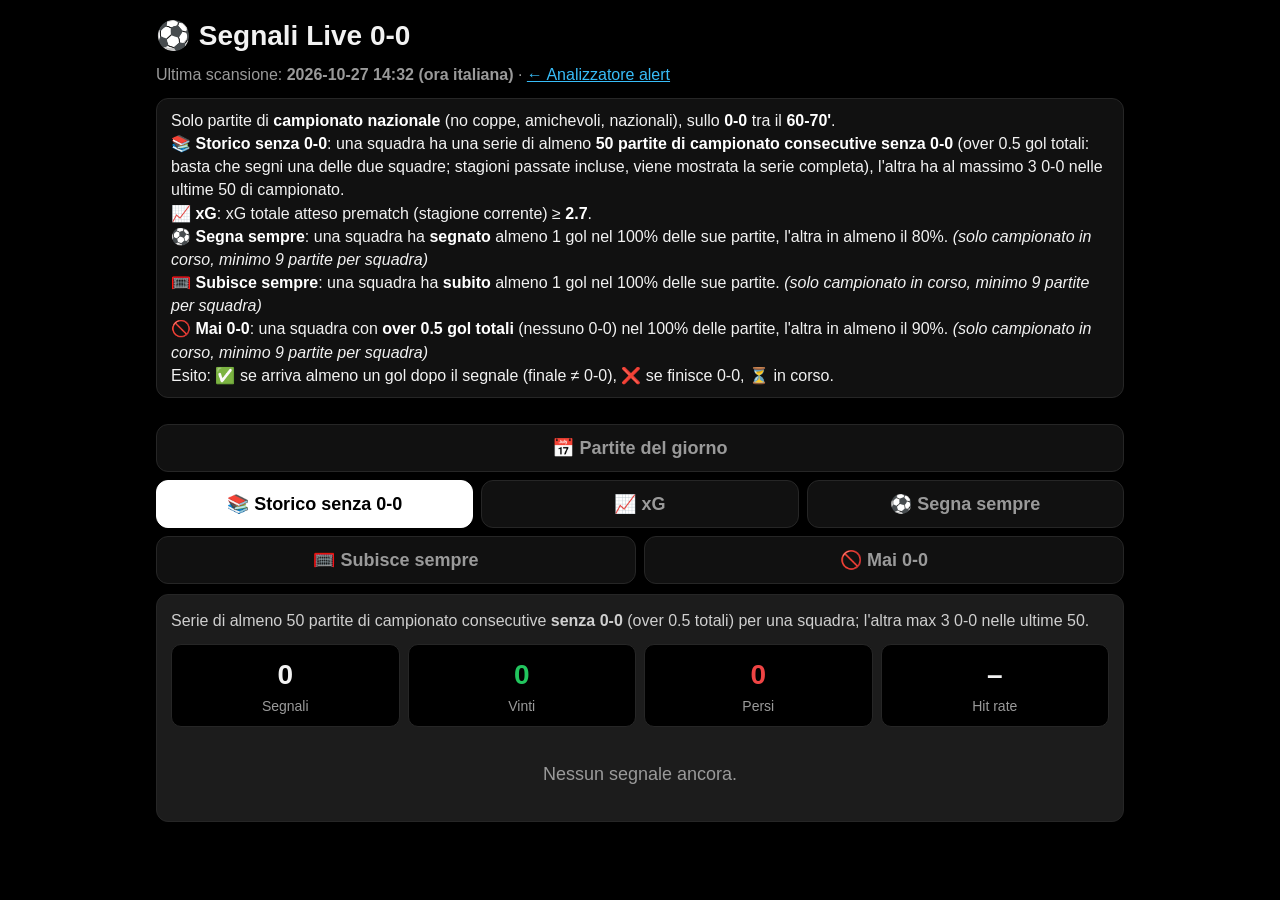
==== live/index.html @ dbb5253b "Partite del giorno: lista giornaliera candidati Co-authored-by: edbass1 <edbass1@users.noreply.githu" ====
<!DOCTYPE html>
<html lang="it">
<head>
<meta charset="utf-8">
<meta name="viewport" content="width=device-width, initial-scale=1">
<title>Segnali Live – Storico gol & xG</title>
<style>
  :root{--bg:#000;--card:#111;--line:#262626;--txt:#f2f2f2;--mut:#9a9a9a;--ok:#22c55e;--ko:#ef4444;--pend:#eab308;--acc:#38bdf8}
  *{box-sizing:border-box}
  body{margin:0;background:var(--bg);color:var(--txt);font:18px/1.45 -apple-system,Segoe UI,Roboto,Helvetica,Arial,sans-serif}
  header{padding:16px 16px 6px;max-width:1000px;margin:auto}
  h1{font-size:28px;margin:0 0 6px}
  a{color:var(--acc)}
  .meta{color:var(--mut);font-size:16px}
  .rules{background:var(--card);border:1px solid var(--line);border-radius:12px;padding:10px 14px;margin:12px 0;font-size:16px}
  .rules b{color:#fff}
  .tabs{display:flex;flex-wrap:wrap;gap:8px;max-width:1000px;margin:8px auto 10px;padding:0 16px}
  .tab{flex:1 1 30%;padding:12px 8px;font-size:18px;font-weight:700;background:var(--card);color:var(--mut);border:1px solid var(--line);border-radius:12px;cursor:pointer}
  .tab.on{color:#000;background:#fff;border-color:#fff}
  main{max-width:1000px;margin:0 auto;padding:0 16px 40px}
  .panel{display:none;background:#1c1c1c;border:1px solid var(--line);border-radius:12px;padding:14px}
  .panel.on{display:block}
  .sum{display:grid;grid-template-columns:repeat(4,1fr);gap:8px;margin-bottom:14px}
  .box{background:#000;border:1px solid var(--line);border-radius:10px;padding:10px;text-align:center}
  .box .v{font-size:28px;font-weight:800}.box .l{font-size:14px;color:var(--mut)}
  .sig{background:#000;border:1px solid var(--line);border-radius:12px;padding:12px 14px;margin:10px 0;display:grid;grid-template-columns:1fr auto;gap:4px 12px}
  .sig .m{font-size:21px;font-weight:700}
  .sig .d{color:var(--mut);font-size:15px}
  .sig .r{grid-column:1/3;font-size:16px;color:#d6d6d6}
  .sig .o{grid-row:1/3;grid-column:2;text-align:right;font-size:22px;font-weight:800;white-space:nowrap}
  .won{color:var(--ok)}.lost{color:var(--ko)}.pending{color:var(--pend)}.void{color:var(--mut)}
  .empty{color:var(--mut);padding:20px;text-align:center}
  .tab.day{flex-basis:100%}
  .dmeta{color:#cfcfcf;font-size:16px;margin:0 0 12px}
  .ko{font-size:22px;font-weight:800;color:#fff;margin:18px 0 4px;padding-bottom:4px;border-bottom:1px solid var(--line)}
  .dm{background:#000;border:1px solid var(--line);border-radius:12px;padding:12px 14px;margin:10px 0}
  .dm.hit{border-color:var(--pend)}
  .dm .m{font-size:21px;font-weight:700}
  .dm .d{color:var(--mut);font-size:15px}
  .dm .r{font-size:16px;color:#d6d6d6;margin-top:4px}
  .badges{margin:8px 0 2px;display:flex;flex-wrap:wrap;gap:6px}
  .bdg{font-size:15px;font-weight:700;padding:4px 10px;border-radius:999px;background:#fff;color:#000;white-space:nowrap}
  .bdg.storico{background:#a78bfa}.bdg.xg{background:#38bdf8}.bdg.segna{background:#22c55e}.bdg.subisce{background:#f97316}.bdg.mai00{background:#f472b6}
  .gotsig{display:inline-block;margin-top:6px;font-size:16px;font-weight:800}
  @media(max-width:600px){body{font-size:17px}.sum{grid-template-columns:repeat(2,1fr)}h1{font-size:24px}.tab{font-size:18px}}
</style>
</head>
<body>
<header>
  <h1>⚽ Segnali Live 0-0</h1>
  <div class="meta">Ultima scansione: <b id="last">–</b> · <a href="../">← Analizzatore alert</a></div>
  <div class="rules" id="rules">Caricamento regole…</div>
</header>
<div class="tabs">
  <button class="tab day" data-t="oggi">📅 Partite del giorno</button>
  <button class="tab on" data-t="storico">📚 Storico senza 0-0</button>
  <button class="tab" data-t="xg">📈 xG</button>
  <button class="tab" data-t="segna">⚽ Segna sempre</button>
  <button class="tab" data-t="subisce">🥅 Subisce sempre</button>
  <button class="tab" data-t="mai00">🚫 Mai 0-0</button>
</div>
<main>
  <section class="panel" id="p-oggi"></section>
  <section class="panel on" id="p-storico"></section>
  <section class="panel" id="p-xg"></section>
  <section class="panel" id="p-segna"></section>
  <section class="panel" id="p-subisce"></section>
  <section class="panel" id="p-mai00"></section>
</main>
<script>
const esc=s=>String(s??'').replace(/[&<>"]/g,c=>({'&':'&amp;','<':'&lt;','>':'&gt;','"':'&quot;'}[c]));
const ICON={won:'✅',lost:'❌',pending:'⏳',void:'➖'};
document.querySelectorAll('.tab').forEach(b=>b.onclick=()=>{
  history.replaceState(null,'',b.dataset.t==='oggi'?'#oggi':location.pathname+location.search);
  document.querySelectorAll('.tab').forEach(x=>x.classList.toggle('on',x===b));
  document.querySelectorAll('.panel').forEach(p=>p.classList.toggle('on',p.id==='p-'+b.dataset.t));
});
let DESC={};
function render(id,list){
  const el=document.getElementById('p-'+id);
  const done=list.filter(s=>s.status==='won'||s.status==='lost');
  const won=done.filter(s=>s.status==='won').length;
  const rate=done.length?(100*won/done.length).toFixed(1)+'%':'–';
  let h=(DESC[id]?`<div class="d" style="color:#cfcfcf;margin:0 0 12px;font-size:16px">${DESC[id]}</div>`:'')+`<div class="sum">
    <div class="box"><div class="v">${list.length}</div><div class="l">Segnali</div></div>
    <div class="box"><div class="v won">${won}</div><div class="l">Vinti</div></div>
    <div class="box"><div class="v lost">${done.length-won}</div><div class="l">Persi</div></div>
    <div class="box"><div class="v">${rate}</div><div class="l">Hit rate</div></div></div>`;
  if(!list.length) h+='<div class="empty">Nessun segnale ancora.</div>';
  for(const s of list.slice().reverse()){
    h+=`<div class="sig">
      <div class="m"><a href="${esc(s.url)}" target="_blank" rel="noopener" style="color:#fff;text-decoration:none">${esc(s.home)} – ${esc(s.away)}</a></div>
      <div class="o ${esc(s.status)}">${ICON[s.status]||''} ${esc(s.final||'')}</div>
      <div class="d">${esc(s.time)} · ${esc(s.league)} (${esc(s.country)}) · segnale al ${esc(s.minute)}'</div>
      <div class="r">🎯 ${esc(s.reason)}</div>${s.streak!=null?`<div class="r">🔥 Serie senza 0-0: <b>${s.streak}${s.streak_complete===false?'+':''}</b> partite di campionato consecutive</div>`:''}${('over05' in s)?`<div class="r">💰 Over 0.5 live: <b>${s.over05!=null?Number(s.over05).toFixed(2):'non disponibile'}</b></div>`:''}</div>`;
  }
  el.innerHTML=h;
}
const NAME={storico:'📚 Storico senza 0-0',xg:'📈 xG',segna:'⚽ Segna sempre',subisce:'🥅 Subisce sempre',mai00:'🚫 Mai 0-0'};
const SIDE={home:'Casa',away:'Ospite'};
function badge(t,x){
  if(!x) return `<span class="bdg ${t}">${NAME[t]}</span>`;
  let n='';
  if(t==='storico') n=`serie ${x.streak}${x.complete===false?'+':''} · altra ${x.other_zz} 0-0 su ${x.other_n}`;
  else if(t==='xg') return `<span class="bdg xg">📈 xG atteso ${Number(x.total).toFixed(2)}</span>`;
  else n=`${x.strong_pct}% · altra ${x.other_pct}%`;
  return `<span class="bdg ${t}">${NAME[t]}: ${esc(n)}</span>`;
}
function detail(t,e){
  const x=(e.info||{})[t]; if(!x) return esc((e.reasons||{})[t]||'');
  const s=SIDE[x.strong]||'', o=x.strong==='home'?'Ospite':'Casa';
  if(t==='storico') return `${s}: <b>${x.streak}${x.complete===false?'+':''}</b> partite di campionato consecutive senza 0-0`+
     (x.last00?` (ultimo 0-0: ${esc(x.last00.date)} ${x.last00.home?'vs':'@'} ${esc(x.last00.opp)})`:'')+`; ${o}: <b>${x.other_zz}</b> 0-0 nelle ultime ${x.other_n}`;
  if(t==='xg') return `xG atteso prematch <b>${Number(x.total).toFixed(2)}</b> (casa ${Number(x.exp_home).toFixed(2)} + ospite ${Number(x.exp_away).toFixed(2)}, ${esc(x.method)})`;
  const w={segna:'ha segnato',subisce:'ha subito gol',mai00:'nessuno 0-0'}[t];
  return `${s}: ${w} in <b>${x.strong_k}/${x.strong_n}</b> (${x.strong_pct}%)`+(t==='subisce'?` · ${o}: ${x.other_k}/${x.other_n}`:`; ${o}: ${x.other_k}/${x.other_n} (<b>${x.other_pct}%</b>)`)+` — stagione ${esc(x.season)}`;
}
function renderDay(d,sig){
  const el=document.getElementById('p-oggi');
  if(!d||!d.matches){el.innerHTML='<div class="empty">Lista del giorno non ancora disponibile (viene generata ogni notte a mezzanotte, ora italiana).</div>';return;}
  const dd=d.date?d.date.split('-').reverse().join('/'):'';
  const bySig={};for(const s of sig){(bySig[s.matchId]=bySig[s.matchId]||[]).push(s);}
  const st=d.stats||{};
  const nsig=d.matches.filter(e=>bySig[e.matchId]).length;
  let h=`<div class="dmeta">Partite di campionato di <b>oggi ${esc(dd)}</b> in cui le squadre <b>soddisfano già</b> i requisiti prematch di almeno un segnale: se sono sullo <b>0-0 tra il 60' e il 70'</b> parte il segnale.<br>
    Aggiornato: <b>${esc(d.generated_at)}</b> (ora italiana)${d.partial?' · <span class="pending">lista parziale</span>':''}${st.evaluated!=null?` · ${st.evaluated} partite analizzate`:''}</div>
    <div class="sum">
    <div class="box"><div class="v">${d.matches.length}</div><div class="l">Partite in lista</div></div>
    <div class="box"><div class="v">${st.evaluated??'–'}</div><div class="l">Analizzate</div></div>
    <div class="box"><div class="v pending">${nsig}</div><div class="l">Già segnalate</div></div>
    <div class="box"><div class="v">${esc(dd)}</div><div class="l">Data</div></div></div>`;
  if(!d.matches.length) h+='<div class="empty">Nessuna partita oggi soddisfa i requisiti.</div>';
  let last=null;
  for(const e of d.matches){
    if(e.kickoff!==last){h+=`<div class="ko">🕒 ${esc(e.kickoff||'?')}</div>`;last=e.kickoff;}
    const ss=bySig[e.matchId]||[];
    let g='';
    if(ss.length){
      const s=ss[0];
      g=`<div class="gotsig ${esc(s.status)}">🚨 Segnalata al ${esc(s.minute)}' (${ss.map(x=>NAME[x.type]||x.type).join(' + ')}) ${ICON[s.status]||''} ${esc(s.final||'')}</div>`;
    }
    h+=`<div class="dm${ss.length?' hit':''}">
      <div class="m"><a href="${esc(e.url)}" target="_blank" rel="noopener" style="color:#fff;text-decoration:none">${esc(e.home)} – ${esc(e.away)}</a></div>
      <div class="d">${esc(e.kickoff)} · ${esc(e.league)} (${esc(e.country)})</div>
      <div class="badges">${e.types.map(t=>badge(t,(e.info||{})[t])).join('')}</div>
      ${e.types.map(t=>`<div class="r">${NAME[t].split(' ')[0]} ${detail(t,e)}</div>`).join('')}${g}</div>`;
  }
  el.innerHTML=h;
}
const nc='?t='+Date.now();
Promise.all([fetch('data/signals.json'+nc).then(r=>r.json()).catch(()=>[]),
             fetch('data/state.json'+nc).then(r=>r.json()).catch(()=>({})),
             fetch('data/today.json'+nc).then(r=>r.json()).catch(()=>null)]).then(([sig,st,day])=>{
  renderDay(day,sig);
  if(location.hash==='#oggi') document.querySelector('.tab[data-t="oggi"]').click();
  document.getElementById('last').textContent=(st.last_scan||st.last_write||'–')+' (ora italiana)';
  const r=Object.assign({window:"60-70'",hist_n:50,streak_min:50,hist_max_00:3,xg_min:2.7,cur_min:9,
    segna_strong:100,segna_other:80,subisce:100,mai00_strong:100,mai00_other:90},st.rules||{});
  document.getElementById('rules').innerHTML=
   `Solo partite di <b>campionato nazionale</b> (no coppe, amichevoli, nazionali), sullo <b>0-0</b> tra il <b>${esc(r.window)}</b>.<br>
    📚 <b>Storico senza 0-0</b>: una squadra ha una serie di almeno <b>${r.streak_min} partite di campionato consecutive senza 0-0</b> (over 0.5 gol totali: basta che segni una delle due squadre; stagioni passate incluse, viene mostrata la serie completa), l'altra ha al massimo ${r.hist_max_00} 0-0 nelle ultime ${r.hist_n} di campionato.<br>
    📈 <b>xG</b>: xG totale atteso prematch (stagione corrente) ≥ <b>${r.xg_min}</b>.<br>
    
    ⚽ <b>Segna sempre</b>: una squadra ha <b>segnato</b> almeno 1 gol nel ${r.segna_strong}% delle sue partite, l'altra in almeno il ${r.segna_other}%. <i>(solo campionato in corso, minimo ${r.cur_min} partite per squadra)</i><br>
    🥅 <b>Subisce sempre</b>: una squadra ha <b>subito</b> almeno 1 gol nel ${r.subisce}% delle sue partite. <i>(solo campionato in corso, minimo ${r.cur_min} partite per squadra)</i><br>
    🚫 <b>Mai 0-0</b>: una squadra con <b>over 0.5 gol totali</b> (nessuno 0-0) nel ${r.mai00_strong}% delle partite, l'altra in almeno il ${r.mai00_other}%. <i>(solo campionato in corso, minimo ${r.cur_min} partite per squadra)</i><br>
    Esito: ✅ se arriva almeno un gol dopo il segnale (finale ≠ 0-0), ❌ se finisce 0-0, ⏳ in corso.`;
  DESC={storico:`Serie di almeno ${r.streak_min} partite di campionato consecutive <b>senza 0-0</b> (over 0.5 totali) per una squadra; l'altra max ${r.hist_max_00} 0-0 nelle ultime ${r.hist_n}.`,
    xg:`xG totale atteso prematch ≥ ${r.xg_min} (stagione corrente).`,
    segna:`Una squadra ha <b>segnato</b> in ogni partita di campionato della stagione (${r.segna_strong}%), l'altra ≥ ${r.segna_other}%. <i>(solo campionato in corso, minimo ${r.cur_min} partite per squadra)</i>`,
    subisce:`Una squadra ha <b>subito</b> almeno 1 gol in ogni partita di campionato della stagione (${r.subisce}%). <i>(solo campionato in corso, minimo ${r.cur_min} partite per squadra)</i>`,
    mai00:`Una squadra <b>senza 0-0</b> (over 0.5 totali) nel ${r.mai00_strong}% delle partite di stagione, l'altra ≥ ${r.mai00_other}%. <i>(solo campionato in corso, minimo ${r.cur_min} partite per squadra)</i>`};
  render('storico',sig.filter(s=>s.type==='storico'));
  for(const t of ['xg','segna','subisce','mai00']) render(t,sig.filter(s=>s.type===t));
});
</script>
</body>
</html>
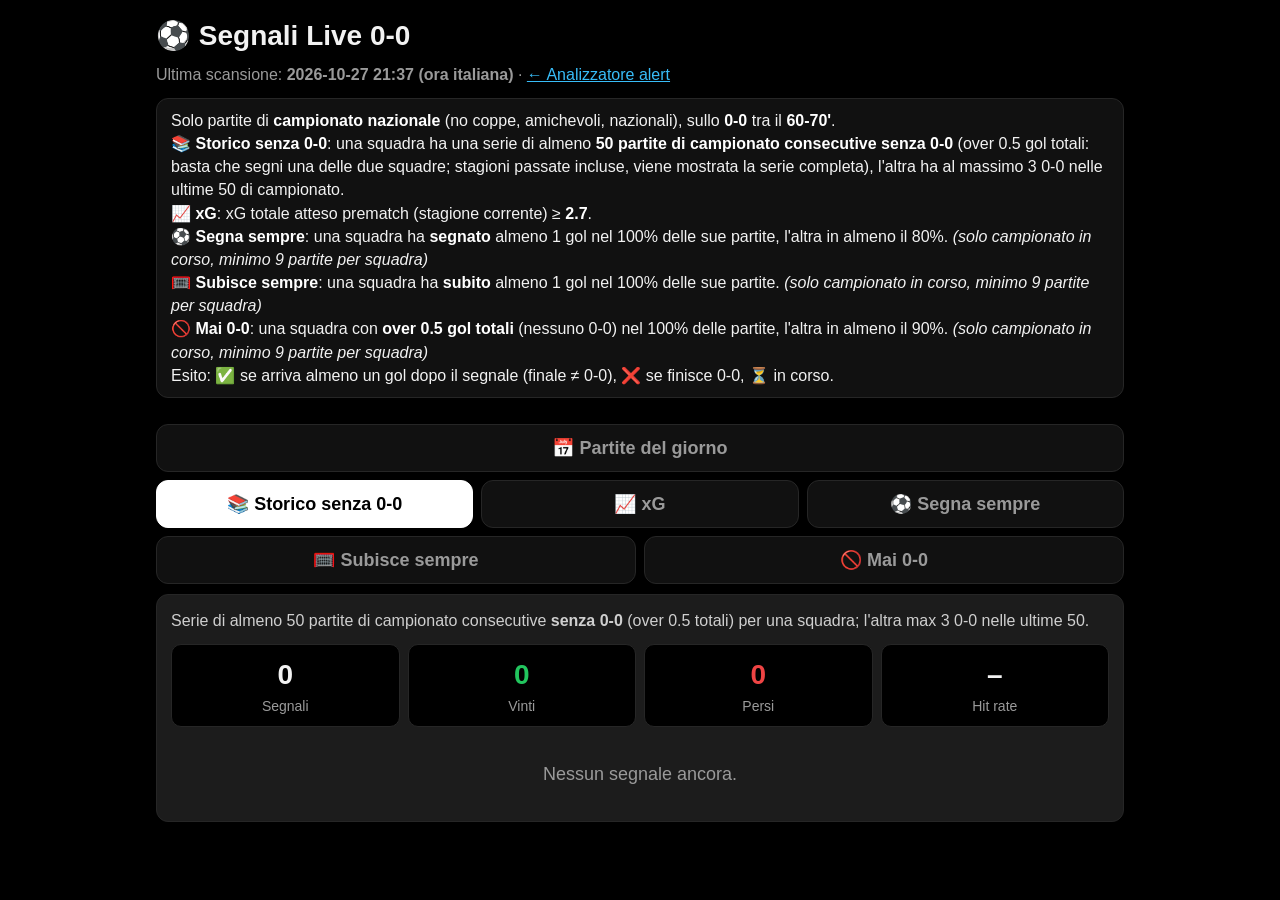
==== commit ad657e68: "Aggiorna automaticamente la pagina live ogni 60 secondi" ====
--- a/live/index.html
+++ b/live/index.html
@@ -173,6 +173,8 @@
   render('storico',sig.filter(s=>s.type==='storico'));
   for(const t of ['xg','segna','subisce','mai00']) render(t,sig.filter(s=>s.type===t));
 });
+  // Ricarica la pagina ogni 60 secondi per mostrare rapidamente eventuali nuovi segnali.
+  setInterval(() => window.location.reload(), 60 * 1000);
 </script>
 </body>
 </html>
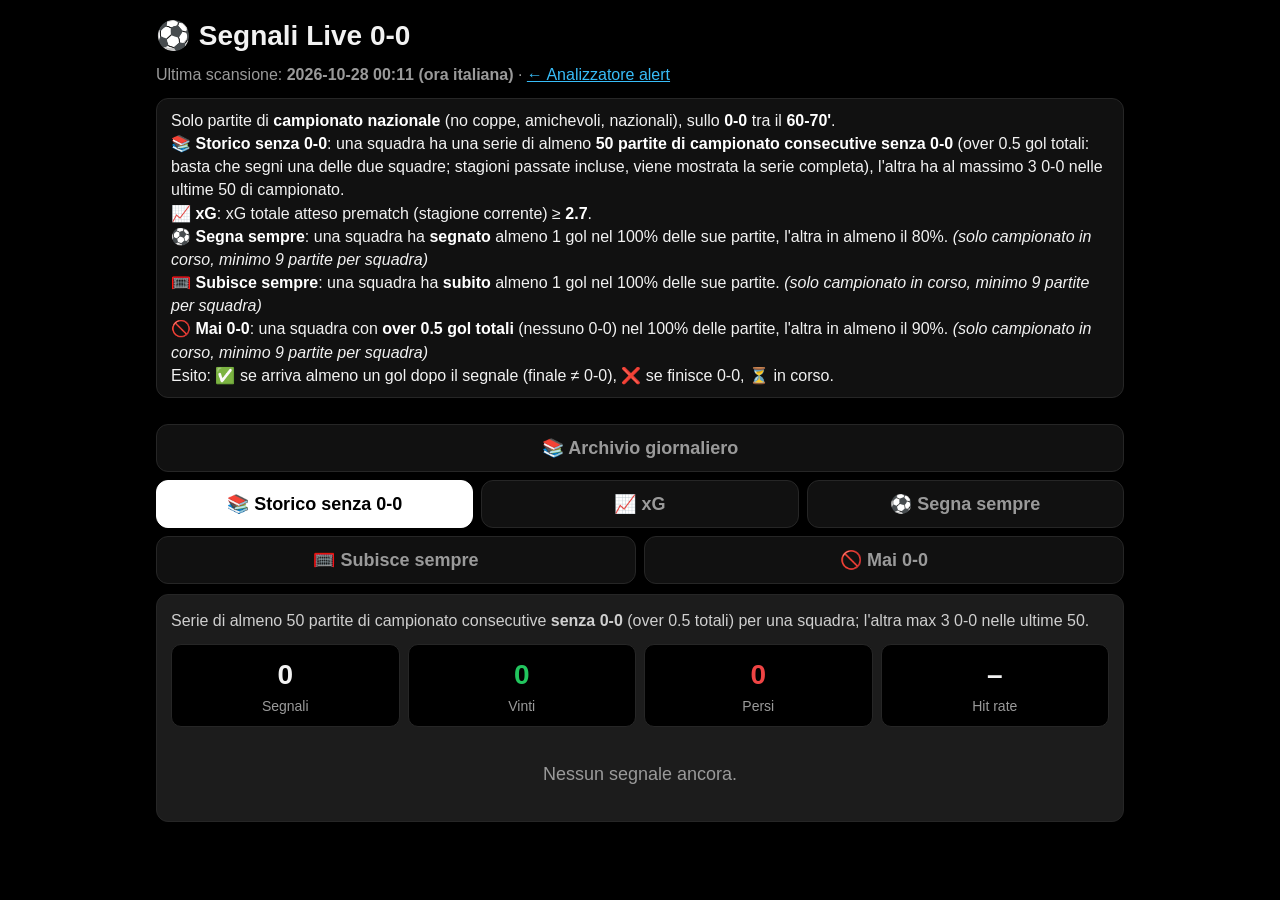
==== commit 02345e0f: "live: aggiorna archivio partite 2026-10-28 00:12" ====
--- a/live/index.html
+++ b/live/index.html
@@ -147,10 +147,11 @@
   }
   el.innerHTML=h;
 }
+function loadData(){
 const nc='?t='+Date.now();
-Promise.all([fetch('data/signals.json'+nc).then(r=>r.json()).catch(()=>[]),
-             fetch('data/state.json'+nc).then(r=>r.json()).catch(()=>({})),
-             fetch('data/today.json'+nc).then(r=>r.json()).catch(()=>null)]).then(([sig,st,day])=>{
+Promise.all([fetch('data/signals.json'+nc,{cache:'no-store'}).then(r=>r.json()).catch(()=>[]),
+             fetch('data/state.json'+nc,{cache:'no-store'}).then(r=>r.json()).catch(()=>({})),
+             fetch('data/today.json'+nc,{cache:'no-store'}).then(r=>r.json()).catch(()=>null)]).then(([sig,st,day])=>{
   renderDay(day,sig);
   if(location.hash==='#oggi') document.querySelector('.tab[data-t="oggi"]').click();
   document.getElementById('last').textContent=(st.last_scan||st.last_write||'–')+' (ora italiana)';
@@ -173,8 +174,11 @@
   render('storico',sig.filter(s=>s.type==='storico'));
   for(const t of ['xg','segna','subisce','mai00']) render(t,sig.filter(s=>s.type===t));
 });
-  // Ricarica la pagina ogni 60 secondi per mostrare rapidamente eventuali nuovi segnali.
-  setInterval(() => window.location.reload(), 60 * 1000);
+}
+// Rilegge i dati pubblicati ogni 60 secondi, senza ricaricare tutta la pagina.
+loadData();
+setInterval(loadData, 60 * 1000);
 </script>
+<script src="archive.js"></script>
 </body>
 </html>
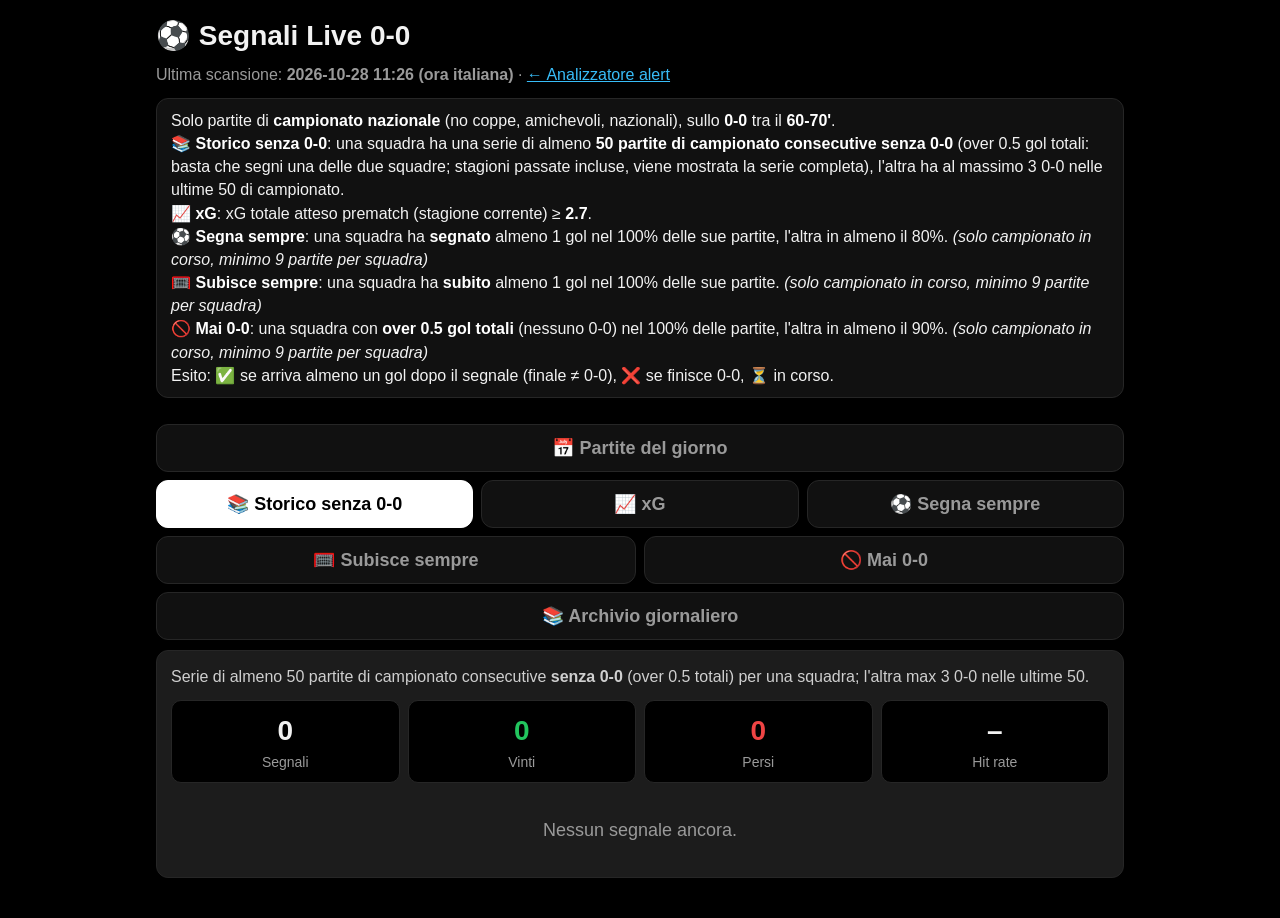
==== commit 60fc1c75: "Hide completed matches from today's list while keeping them archived" ====
--- a/live/index.html
+++ b/live/index.html
@@ -121,17 +121,21 @@
   const dd=d.date?d.date.split('-').reverse().join('/'):'';
   const bySig={};for(const s of sig){(bySig[s.matchId]=bySig[s.matchId]||[]).push(s);}
   const st=d.stats||{};
-  const nsig=d.matches.filter(e=>bySig[e.matchId]).length;
+  // L'archivio conserva le gare concluse; la lista oggi mostra solo quelle non ancora finite.
+  const active=d.matches.filter(e=>!e.finished);
+  const finishedCount=d.matches.length-active.length;
+  const nsig=active.filter(e=>bySig[e.matchId]).length;
   let h=`<div class="dmeta">Partite di campionato di <b>oggi ${esc(dd)}</b> in cui le squadre <b>soddisfano già</b> i requisiti prematch di almeno un segnale: se sono sullo <b>0-0 tra il 60' e il 70'</b> parte il segnale.<br>
     Aggiornato: <b>${esc(d.generated_at)}</b> (ora italiana)${d.partial?' · <span class="pending">lista parziale</span>':''}${st.evaluated!=null?` · ${st.evaluated} partite analizzate`:''}</div>
     <div class="sum">
-    <div class="box"><div class="v">${d.matches.length}</div><div class="l">Partite in lista</div></div>
+    <div class="box"><div class="v">${active.length}</div><div class="l">Partite in lista</div></div>
     <div class="box"><div class="v">${st.evaluated??'–'}</div><div class="l">Analizzate</div></div>
     <div class="box"><div class="v pending">${nsig}</div><div class="l">Già segnalate</div></div>
     <div class="box"><div class="v">${esc(dd)}</div><div class="l">Data</div></div></div>`;
-  if(!d.matches.length) h+='<div class="empty">Nessuna partita oggi soddisfa i requisiti.</div>';
+  if(finishedCount) h+='<div class="dmeta">'+finishedCount+' partite concluse sono state archiviate.</div>';
+  if(!active.length) h+='<div class="empty">Nessuna partita ancora da giocare o in corso soddisfa i requisiti.</div>';
   let last=null;
-  for(const e of d.matches){
+  for(const e of active){
     if(e.kickoff!==last){h+=`<div class="ko">🕒 ${esc(e.kickoff||'?')}</div>`;last=e.kickoff;}
     const ss=bySig[e.matchId]||[];
     let g='';
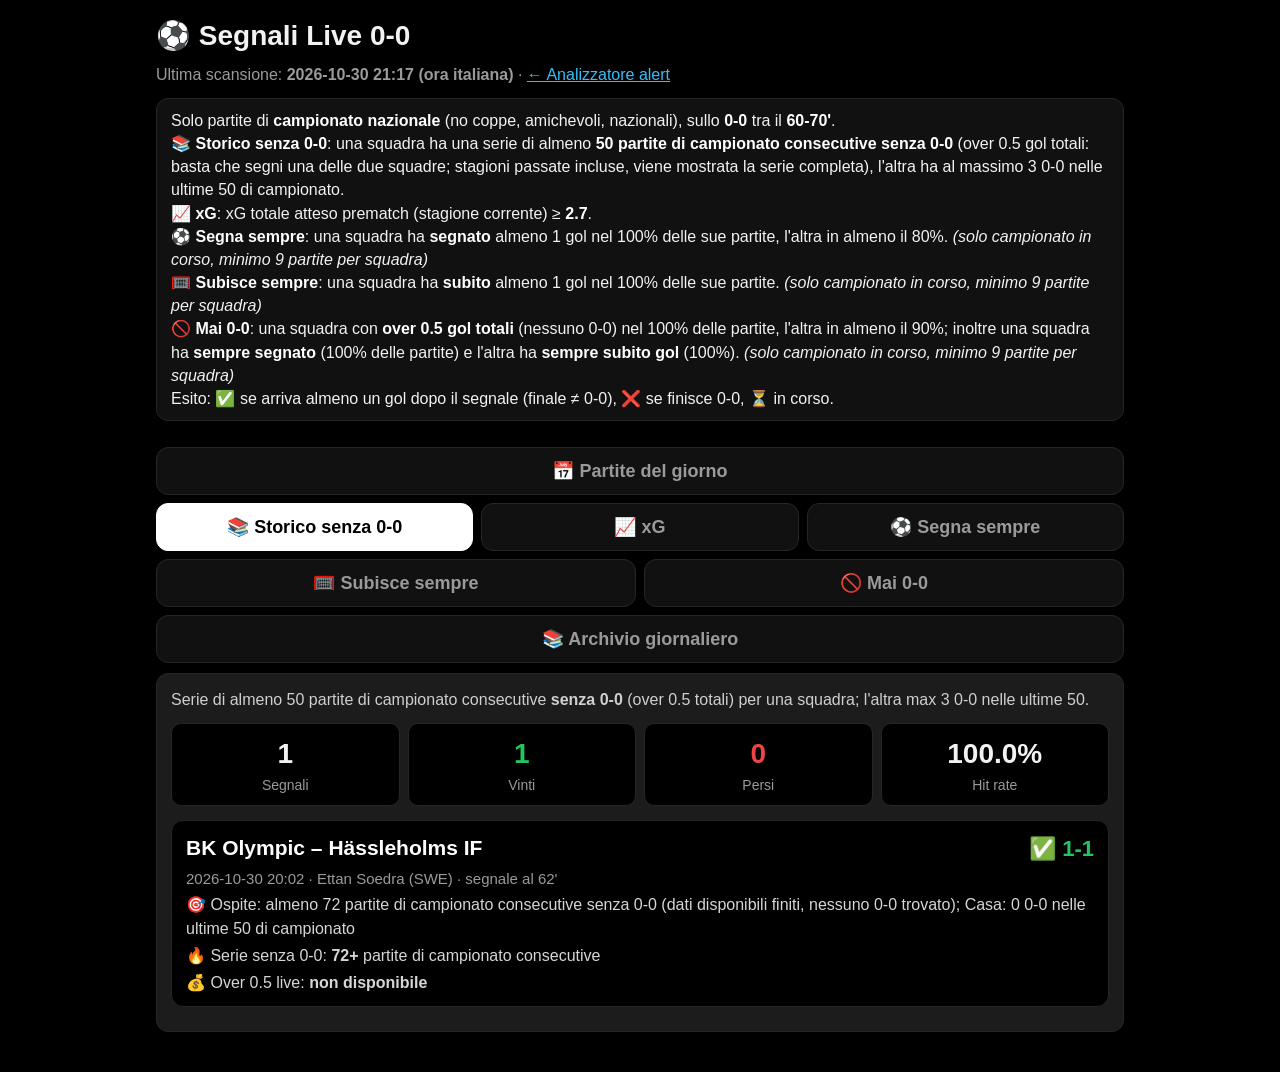
==== commit 5c33a5e0: "Mai 0-0: richiede segna 100% + subisce 100%; consiglio Over 0.5 in allerta Co-authored-by: edbass1 <" ====
--- a/live/index.html
+++ b/live/index.html
@@ -168,13 +168,13 @@
     
     ⚽ <b>Segna sempre</b>: una squadra ha <b>segnato</b> almeno 1 gol nel ${r.segna_strong}% delle sue partite, l'altra in almeno il ${r.segna_other}%. <i>(solo campionato in corso, minimo ${r.cur_min} partite per squadra)</i><br>
     🥅 <b>Subisce sempre</b>: una squadra ha <b>subito</b> almeno 1 gol nel ${r.subisce}% delle sue partite. <i>(solo campionato in corso, minimo ${r.cur_min} partite per squadra)</i><br>
-    🚫 <b>Mai 0-0</b>: una squadra con <b>over 0.5 gol totali</b> (nessuno 0-0) nel ${r.mai00_strong}% delle partite, l'altra in almeno il ${r.mai00_other}%. <i>(solo campionato in corso, minimo ${r.cur_min} partite per squadra)</i><br>
+    🚫 <b>Mai 0-0</b>: una squadra con <b>over 0.5 gol totali</b> (nessuno 0-0) nel ${r.mai00_strong}% delle partite, l'altra in almeno il ${r.mai00_other}%; inoltre una squadra ha <b>sempre segnato</b> (100% delle partite) e l'altra ha <b>sempre subito gol</b> (100%). <i>(solo campionato in corso, minimo ${r.cur_min} partite per squadra)</i><br>
     Esito: ✅ se arriva almeno un gol dopo il segnale (finale ≠ 0-0), ❌ se finisce 0-0, ⏳ in corso.`;
   DESC={storico:`Serie di almeno ${r.streak_min} partite di campionato consecutive <b>senza 0-0</b> (over 0.5 totali) per una squadra; l'altra max ${r.hist_max_00} 0-0 nelle ultime ${r.hist_n}.`,
     xg:`xG totale atteso prematch ≥ ${r.xg_min} (stagione corrente).`,
     segna:`Una squadra ha <b>segnato</b> in ogni partita di campionato della stagione (${r.segna_strong}%), l'altra ≥ ${r.segna_other}%. <i>(solo campionato in corso, minimo ${r.cur_min} partite per squadra)</i>`,
     subisce:`Una squadra ha <b>subito</b> almeno 1 gol in ogni partita di campionato della stagione (${r.subisce}%). <i>(solo campionato in corso, minimo ${r.cur_min} partite per squadra)</i>`,
-    mai00:`Una squadra <b>senza 0-0</b> (over 0.5 totali) nel ${r.mai00_strong}% delle partite di stagione, l'altra ≥ ${r.mai00_other}%. <i>(solo campionato in corso, minimo ${r.cur_min} partite per squadra)</i>`};
+    mai00:`Una squadra <b>senza 0-0</b> (over 0.5 totali) nel ${r.mai00_strong}% delle partite di stagione, l'altra ≥ ${r.mai00_other}%; inoltre una squadra ha <b>sempre segnato</b> e l'altra ha <b>sempre subito gol</b> (100%). <i>(solo campionato in corso, minimo ${r.cur_min} partite per squadra)</i>`};
   render('storico',sig.filter(s=>s.type==='storico'));
   for(const t of ['xg','segna','subisce','mai00']) render(t,sig.filter(s=>s.type===t));
 });
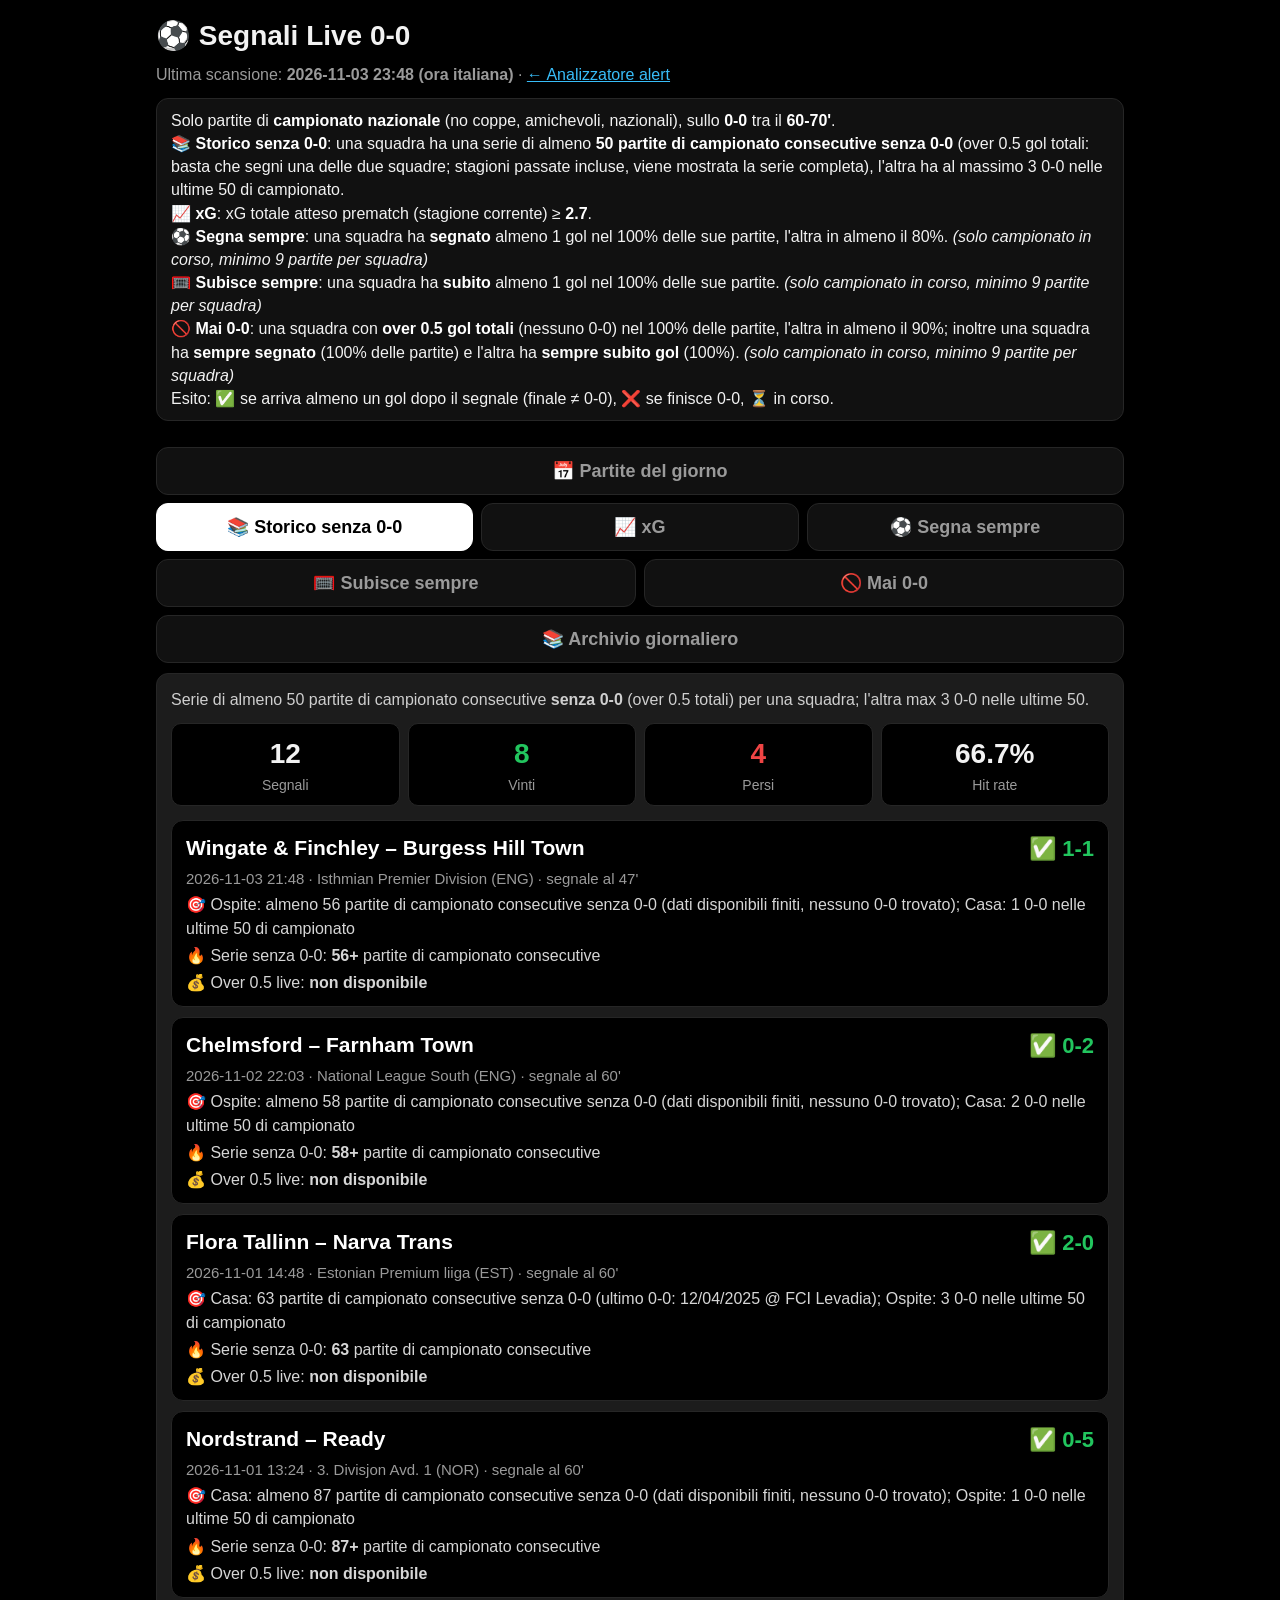
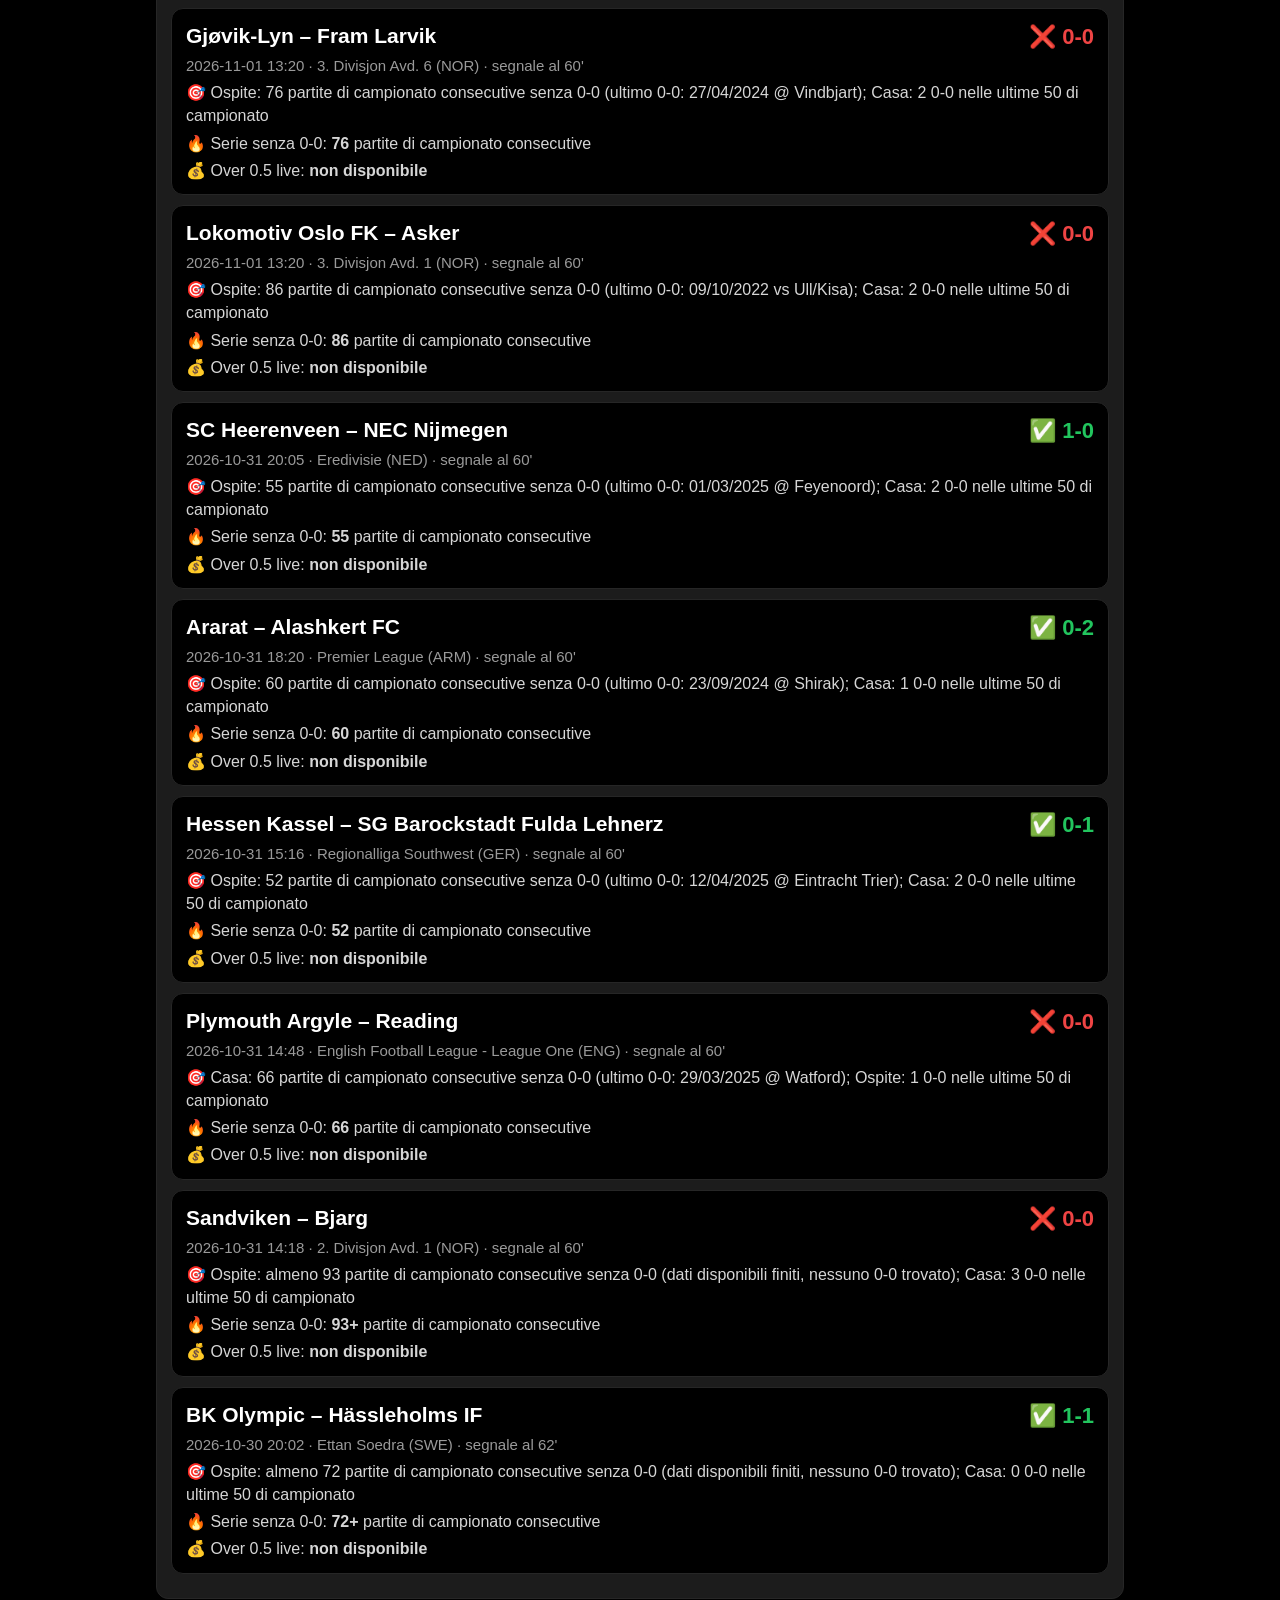
==== commit 42ddb865: "live: mostra calendario partite per oggi domani e dopodomani" ====
--- a/live/index.html
+++ b/live/index.html
@@ -31,6 +31,9 @@
   .won{color:var(--ok)}.lost{color:var(--ko)}.pending{color:var(--pend)}.void{color:var(--mut)}
   .empty{color:var(--mut);padding:20px;text-align:center}
   .tab.day{flex-basis:100%}
+  .day-tabs{display:flex;gap:8px;margin:0 0 14px;flex-wrap:wrap}
+  .day-tab{flex:1;min-width:100px;padding:10px 8px;border:1px solid var(--line);border-radius:10px;background:#000;color:var(--mut);font-size:16px;font-weight:700;cursor:pointer}
+  .day-tab.on{background:#fff;color:#000;border-color:#fff}
   .dmeta{color:#cfcfcf;font-size:16px;margin:0 0 12px}
   .ko{font-size:22px;font-weight:800;color:#fff;margin:18px 0 4px;padding-bottom:4px;border-bottom:1px solid var(--line)}
   .dm{background:#000;border:1px solid var(--line);border-radius:12px;padding:12px 14px;margin:10px 0}
@@ -115,17 +118,22 @@
   const w={segna:'ha segnato',subisce:'ha subito gol',mai00:'nessuno 0-0'}[t];
   return `${s}: ${w} in <b>${x.strong_k}/${x.strong_n}</b> (${x.strong_pct}%)`+(t==='subisce'?` · ${o}: ${x.other_k}/${x.other_n}`:`; ${o}: ${x.other_k}/${x.other_n} (<b>${x.other_pct}%</b>)`)+` — stagione ${esc(x.season)}`;
 }
-function renderDay(d,sig){
+let DAY_DATA={},DAY_SIG=[];
+let CURRENT_DAY='today';
+function selectDay(key){CURRENT_DAY=key;renderDay(DAY_DATA[key],DAY_SIG,key);}
+function renderDay(d,sig,dayKey='today'){
   const el=document.getElementById('p-oggi');
-  if(!d||!d.matches){el.innerHTML='<div class="empty">Lista del giorno non ancora disponibile (viene generata ogni notte a mezzanotte, ora italiana).</div>';return;}
-  const dd=d.date?d.date.split('-').reverse().join('/'):'';
+  const dayNames={today:'Oggi',tomorrow:'Domani',dayafter:'Dopodomani'};
+  const nav=`<div class="day-tabs">${[['today','📅 Oggi'],['tomorrow','Domani'],['dayafter','Dopodomani']].map(([k,v])=>`<button class="day-tab${dayKey===k?' on':''}" onclick="selectDay('${k}')">${v}</button>`).join('')}</div>`;
+  if(!d||!d.matches){el.innerHTML=nav+'<div class="empty">Calendario non ancora disponibile per questa data: sarà popolato dal prossimo aggiornamento automatico.</div>';return;}
+  const dd=d.date?d.date.split('-').reverse().join('/'):' ';
   const bySig={};for(const s of sig){(bySig[s.matchId]=bySig[s.matchId]||[]).push(s);}
   const st=d.stats||{};
   // L'archivio conserva le gare concluse; la lista oggi mostra solo quelle non ancora finite.
   const active=d.matches.filter(e=>!e.finished);
   const finishedCount=d.matches.length-active.length;
   const nsig=active.filter(e=>bySig[e.matchId]).length;
-  let h=`<div class="dmeta">Partite di campionato di <b>oggi ${esc(dd)}</b> in cui le squadre <b>soddisfano già</b> i requisiti prematch di almeno un segnale: se sono sullo <b>0-0 tra il 60' e il 70'</b> parte il segnale.<br>
+  let h=nav+`<div class="dmeta">Partite di campionato di <b>${dayNames[dayKey]} ${esc(dd)}</b> in cui le squadre <b>soddisfano già</b> i requisiti prematch di almeno un segnale: se sono sullo <b>0-0 tra il 60' e il 70'</b> parte il segnale.<br>
     Aggiornato: <b>${esc(d.generated_at)}</b> (ora italiana)${d.partial?' · <span class="pending">lista parziale</span>':''}${st.evaluated!=null?` · ${st.evaluated} partite analizzate`:''}</div>
     <div class="sum">
     <div class="box"><div class="v">${active.length}</div><div class="l">Partite in lista</div></div>
@@ -155,8 +163,11 @@
 const nc='?t='+Date.now();
 Promise.all([fetch('data/signals.json'+nc,{cache:'no-store'}).then(r=>r.json()).catch(()=>[]),
              fetch('data/state.json'+nc,{cache:'no-store'}).then(r=>r.json()).catch(()=>({})),
-             fetch('data/today.json'+nc,{cache:'no-store'}).then(r=>r.json()).catch(()=>null)]).then(([sig,st,day])=>{
-  renderDay(day,sig);
+             fetch('data/today.json'+nc,{cache:'no-store'}).then(r=>r.json()).catch(()=>null),
+             fetch('data/tomorrow.json'+nc,{cache:'no-store'}).then(r=>r.json()).catch(()=>null),
+             fetch('data/dayafter.json'+nc,{cache:'no-store'}).then(r=>r.json()).catch(()=>null)]).then(([sig,st,day,tomorrow,dayafter])=>{
+  DAY_DATA={today:day,tomorrow,dayafter};DAY_SIG=sig;
+  renderDay(DAY_DATA[CURRENT_DAY],sig,CURRENT_DAY);
   if(location.hash==='#oggi') document.querySelector('.tab[data-t="oggi"]').click();
   document.getElementById('last').textContent=(st.last_scan||st.last_write||'–')+' (ora italiana)';
   const r=Object.assign({window:"60-70'",hist_n:50,streak_min:50,hist_max_00:3,xg_min:2.7,cur_min:9,
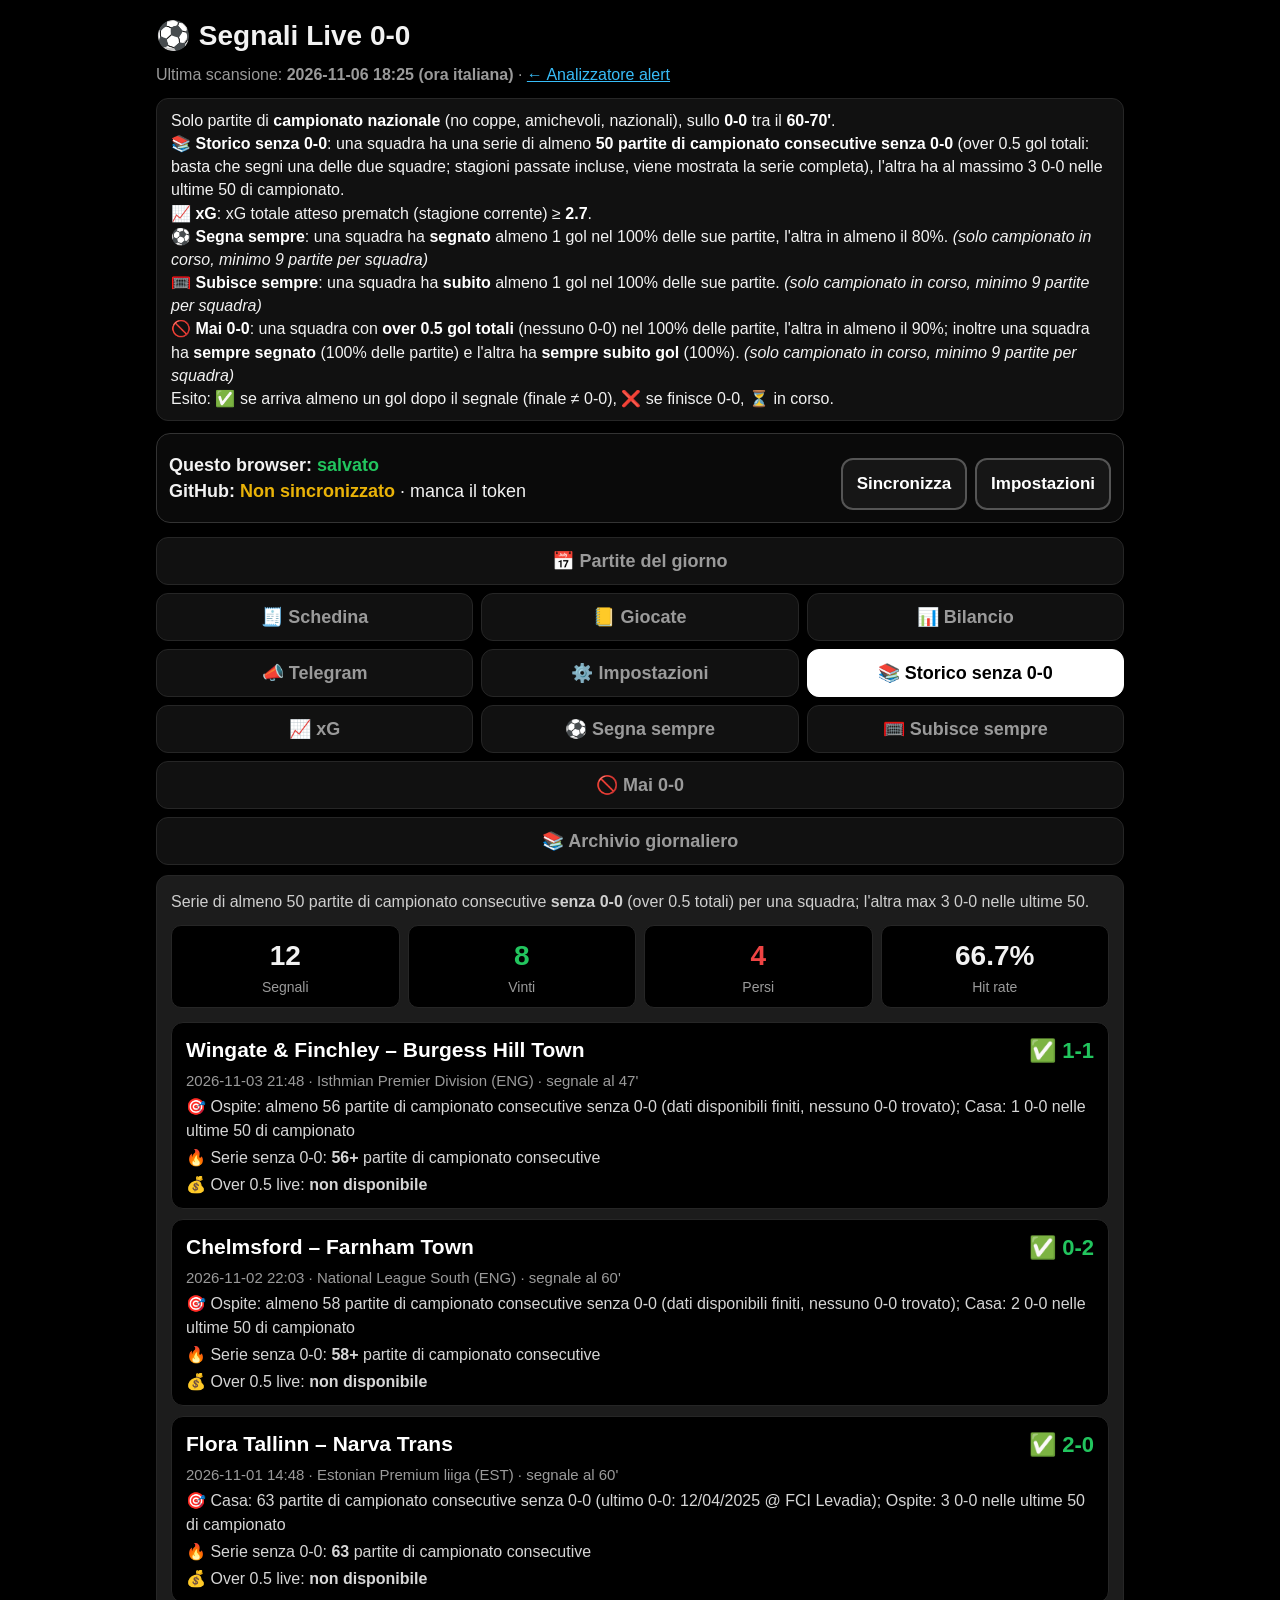
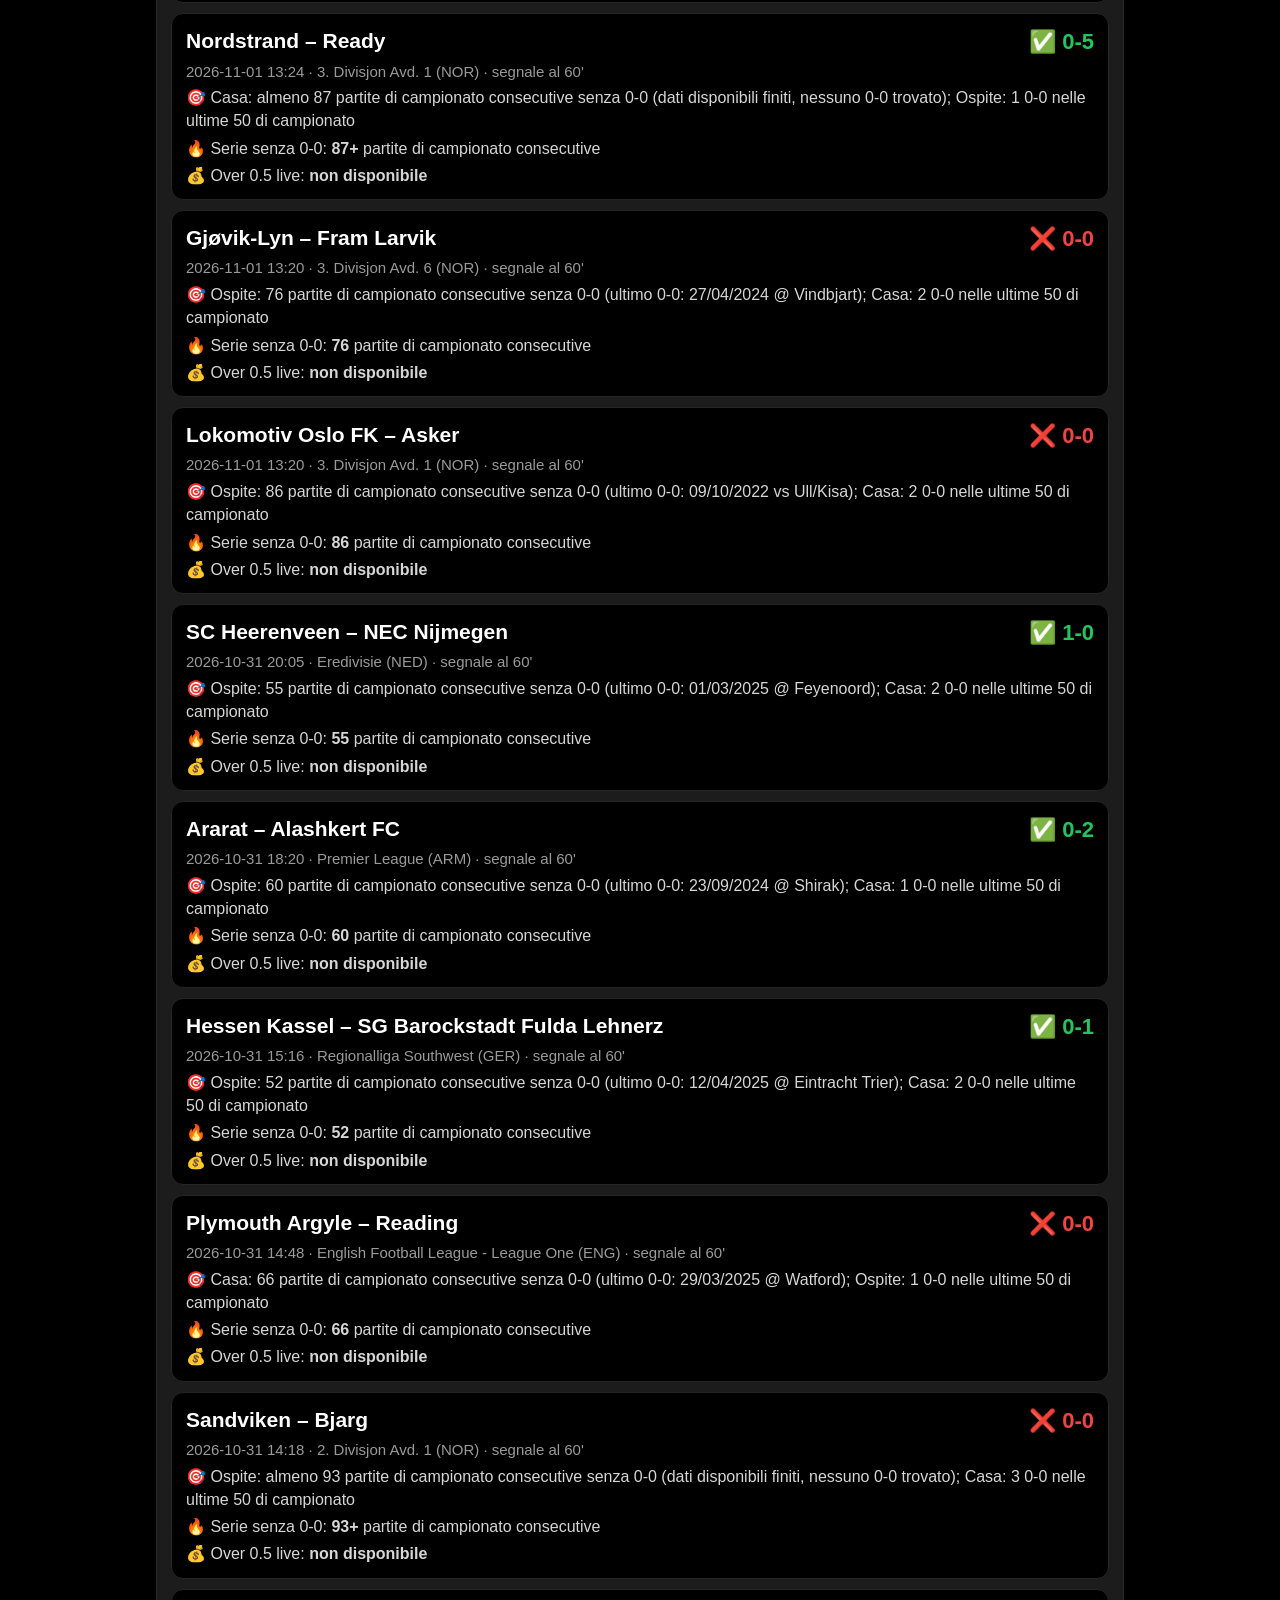
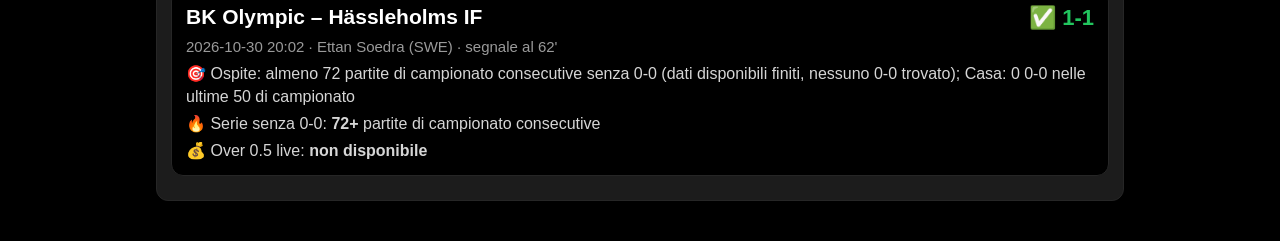
==== commit e6190481: "live: schedina, giocate, bilancio e post Telegram La pagina live tiene la schedina e le giocate nel " ====
--- a/live/index.html
+++ b/live/index.html
@@ -47,6 +47,10 @@
   .gotsig{display:inline-block;margin-top:6px;font-size:16px;font-weight:800}
   @media(max-width:600px){body{font-size:17px}.sum{grid-template-columns:repeat(2,1fr)}h1{font-size:24px}.tab{font-size:18px}}
 </style>
+<link rel="preconnect" href="https://fonts.googleapis.com">
+<link rel="preconnect" href="https://fonts.gstatic.com" crossorigin>
+<link rel="stylesheet" href="https://fonts.googleapis.com/css2?family=Oswald:wght@500;700&family=Source+Sans+3:wght@600;700&display=swap">
+<link rel="stylesheet" href="giocate.css">
 </head>
 <body>
 <header>
@@ -134,7 +138,7 @@
   const finishedCount=d.matches.length-active.length;
   const nsig=active.filter(e=>bySig[e.matchId]).length;
   let h=nav+`<div class="dmeta">Partite di campionato di <b>${dayNames[dayKey]} ${esc(dd)}</b> in cui le squadre <b>soddisfano già</b> i requisiti prematch di almeno un segnale: se sono sullo <b>0-0 tra il 60' e il 70'</b> parte il segnale.<br>
-    Aggiornato: <b>${esc(d.generated_at)}</b> (ora italiana)${d.partial?' · <span class="pending">lista parziale</span>':''}${st.evaluated!=null?` · ${st.evaluated} partite analizzate`:''}</div>
+    Aggiornato: <b>${esc(d.generated_at)}</b> (ora italiana)${d.partial?' · <span class="pending">lista parziale</span>':''}${st.evaluated!=null?` · ${st.evaluated} partite analizzate`:''}. Premi <b>AGGIUNGI</b> per metterla in schedina.</div>
     <div class="sum">
     <div class="box"><div class="v">${active.length}</div><div class="l">Partite in lista</div></div>
     <div class="box"><div class="v">${st.evaluated??'–'}</div><div class="l">Analizzate</div></div>
@@ -155,9 +159,11 @@
       <div class="m"><a href="${esc(e.url)}" target="_blank" rel="noopener" style="color:#fff;text-decoration:none">${esc(e.home)} – ${esc(e.away)}</a></div>
       <div class="d">${esc(e.kickoff)} · ${esc(e.league)} (${esc(e.country)})</div>
       <div class="badges">${e.types.map(t=>badge(t,(e.info||{})[t])).join('')}</div>
-      ${e.types.map(t=>`<div class="r">${NAME[t].split(' ')[0]} ${detail(t,e)}</div>`).join('')}${g}</div>`;
+      ${e.types.map(t=>`<div class="r">${NAME[t].split(' ')[0]} ${detail(t,e)}</div>`).join('')}${g}
+      <button type="button" class="add-slip" data-mid="${esc(e.matchId)}" data-date="${esc(d.date||'')}" data-ko="${esc(e.kickoff||'')}" data-home="${esc(e.home)}" data-away="${esc(e.away)}" data-league="${esc(e.league||'')}" data-country="${esc(e.country||'')}" data-url="${esc(e.url||'')}">AGGIUNGI</button></div>`;
   }
   el.innerHTML=h;
+  if (window.Giocate && window.Giocate.afterRenderDay) window.Giocate.afterRenderDay();
 }
 function loadData(){
 const nc='?t='+Date.now();
@@ -194,6 +200,7 @@
 loadData();
 setInterval(loadData, 60 * 1000);
 </script>
+<script type="module" src="giocate-ui.js"></script>
 <script src="archive.js"></script>
 </body>
 </html>
--- a/live/giocate.css
+++ b/live/giocate.css
@@ -0,0 +1,81 @@
+/* Schedina, giocate, bilancio, Telegram. Sfondo nero, testi grandi. */
+[hidden]{display:none !important}
+.g-syncbar{margin-top:12px;padding:12px;border:1px solid #333;border-radius:14px;background:#0a0a0a;display:flex;flex-wrap:wrap;gap:10px;align-items:center;justify-content:space-between}
+.g-syncbar .ok{color:#22c55e;font-weight:800}
+.g-syncbar .bad{color:#eab308;font-weight:800}
+.g-panel h2{font-size:28px;margin:0 0 8px}
+.g-panel h3{font-size:22px;margin:18px 0 8px}
+.g-lead,.g-hint{color:#cfcfcf;font-size:17px;margin:6px 0 12px}
+.g-card{background:#000;border:1px solid #2a2a2a;border-radius:16px;padding:14px;margin:12px 0}
+.g-kicker{color:#9a9a9a;font-size:14px;font-weight:800;letter-spacing:.04em}
+.g-teams{font-size:22px;font-weight:800;line-height:1.25}
+.g-when,.g-league,.g-meta{color:#bdbdbd;font-size:16px}
+.g-line{display:flex;justify-content:space-between;gap:12px;font-size:18px;margin:6px 0}
+.g-profit{font-size:34px;font-weight:800;line-height:1}
+.pos{color:#22c55e}.neg{color:#ef4444}
+.g-fields{display:grid;grid-template-columns:1fr 1fr;gap:10px;margin:10px 0}
+.g-span2{grid-column:1 / -1}
+.g-panel label{display:flex;flex-direction:column;gap:6px;font-size:16px;font-weight:700;color:#e8e8e8}
+.g-panel input,.g-panel select,.g-panel textarea{background:#050505;color:#fff;border:2px solid #444;border-radius:12px;padding:12px 14px;font:inherit;font-size:18px;font-weight:600;width:100%;max-width:100%}
+.g-panel input::placeholder,.g-panel textarea::placeholder{color:#6b6b6b;font-weight:500}
+.g-panel textarea{min-height:220px;font-weight:500}
+.g-check{flex-direction:row;align-items:center;font-size:18px}
+.g-check input{width:28px;height:28px;accent-color:#22c55e}
+.g-actions{display:flex;flex-wrap:wrap;gap:8px;margin-top:12px}
+.g-btn,.add-slip,#g-dock button{font:inherit;font-weight:800;font-size:17px;min-height:52px;padding:10px 14px;border-radius:12px;border:2px solid #555;background:#161616;color:#fff;cursor:pointer}
+.g-btn.primary,.add-slip{background:#fff;color:#000;border-color:#fff}
+.add-slip{display:block;width:100%;margin-top:10px}
+.add-slip.on{background:#14532d;color:#fff;border-color:#22c55e}
+.g-btn.good{border-color:#166534}
+.g-btn.bad{border-color:#7f1d1d}
+.g-btn.warn{border-color:#854d0e}
+.g-btn.on.good,.g-btn.good.on{background:#22c55e;color:#000;border-color:#22c55e}
+.g-btn.on.bad,.g-btn.bad.on{background:#ef4444;color:#fff;border-color:#ef4444}
+.g-btn.on.warn,.g-btn.warn.on{background:#eab308;color:#000;border-color:#eab308}
+.g-btn.on,.g-switch .g-btn.on,.g-chip.on{background:#fff;color:#000;border-color:#fff}
+.g-switch,.g-chips{display:flex;gap:8px;flex-wrap:wrap;margin:8px 0 12px}
+.g-switch .g-btn,.g-chip{flex:1;min-width:120px}
+.g-err{color:#fca5a5;font-weight:700;min-height:0}
+.g-preview{font-size:20px;font-weight:800;margin-top:8px}
+.g-kpis{display:grid;grid-template-columns:repeat(4,1fr);gap:8px;margin:12px 0}
+.g-kpi{background:#000;border:1px solid #2a2a2a;border-radius:12px;padding:12px}
+.g-kpi .l{color:#9a9a9a;font-size:14px;font-weight:700}
+.g-kpi .v{font-size:28px;font-weight:800;line-height:1.1;margin-top:4px}
+.g-kpi .s{color:#bdbdbd;font-size:14px;margin-top:4px}
+.g-charts{display:grid;grid-template-columns:1fr;gap:12px}
+.g-chart{background:#000;border:1px solid #2a2a2a;border-radius:12px;padding:12px;height:320px}
+.g-chart canvas{width:100% !important;height:260px !important}
+.g-table-wrap{overflow-x:auto}
+.g-table{width:100%;border-collapse:collapse;font-size:16px}
+.g-table th,.g-table td{padding:8px 6px;border-bottom:1px solid #2a2a2a;text-align:right;white-space:nowrap}
+.g-table th:first-child,.g-table td:first-child{text-align:left;white-space:normal}
+.g-table th{color:#9a9a9a;font-weight:700}
+.g-warn{border:1px solid #eab308;background:#1a1505;color:#f6e7b2;border-radius:12px;padding:12px;margin:10px 0}
+.g-help{border:1px solid #2a2a2a;background:#000;border-radius:12px;padding:12px;margin:10px 0}
+.g-help ol,.g-help ul{margin:8px 0 0;padding-left:1.2em}
+.g-help li{margin:6px 0}
+.g-leg{border-top:1px solid #222;margin-top:10px;padding-top:10px}
+.g-empty{color:#9a9a9a;text-align:center;padding:18px}
+#g-tg-img{width:100%;height:auto;border-radius:16px;border:1px solid #333;background:#000;margin-top:12px}
+#g-dock{position:fixed;left:0;right:0;bottom:0;z-index:30;background:#000;border-top:1px solid #333;padding:10px 12px calc(10px + env(safe-area-inset-bottom));display:flex}
+#g-dock[hidden]{display:none}
+#g-dock button{flex:1}
+body.g-dock-on{padding-bottom:120px}
+.g-btn,.add-slip{scroll-margin-bottom:120px}
+#g-modal{position:fixed;inset:0;background:rgba(0,0,0,.75);z-index:50;display:flex;align-items:center;justify-content:center;padding:16px}
+#g-modal[hidden]{display:none}
+.g-modal-card{background:#111;border:1px solid #444;border-radius:16px;padding:18px;max-width:460px;width:100%;font-size:18px}
+#g-toast{position:fixed;left:50%;top:16px;transform:translateX(-50%);background:#fff;color:#000;font-weight:800;padding:12px 16px;border-radius:12px;z-index:40;max-width:min(92vw,520px);text-align:center}
+#g-toast[hidden]{display:none}
+.g-panel button:focus-visible,.g-panel input:focus-visible,.g-panel select:focus-visible,.g-panel textarea:focus-visible,.add-slip:focus-visible,#g-dock button:focus-visible{outline:3px solid #38bdf8;outline-offset:2px}
+@media(max-width:800px){
+  .g-kpis{grid-template-columns:1fr 1fr}
+  .g-fields{grid-template-columns:1fr}
+  .g-span2{grid-column:auto}
+  .g-panel h2{font-size:24px}
+  .g-kpi .v{font-size:24px}
+  .g-profit{font-size:28px}
+}
+@media(min-width:900px){
+  .g-charts.two{grid-template-columns:1fr 1fr}
+}
